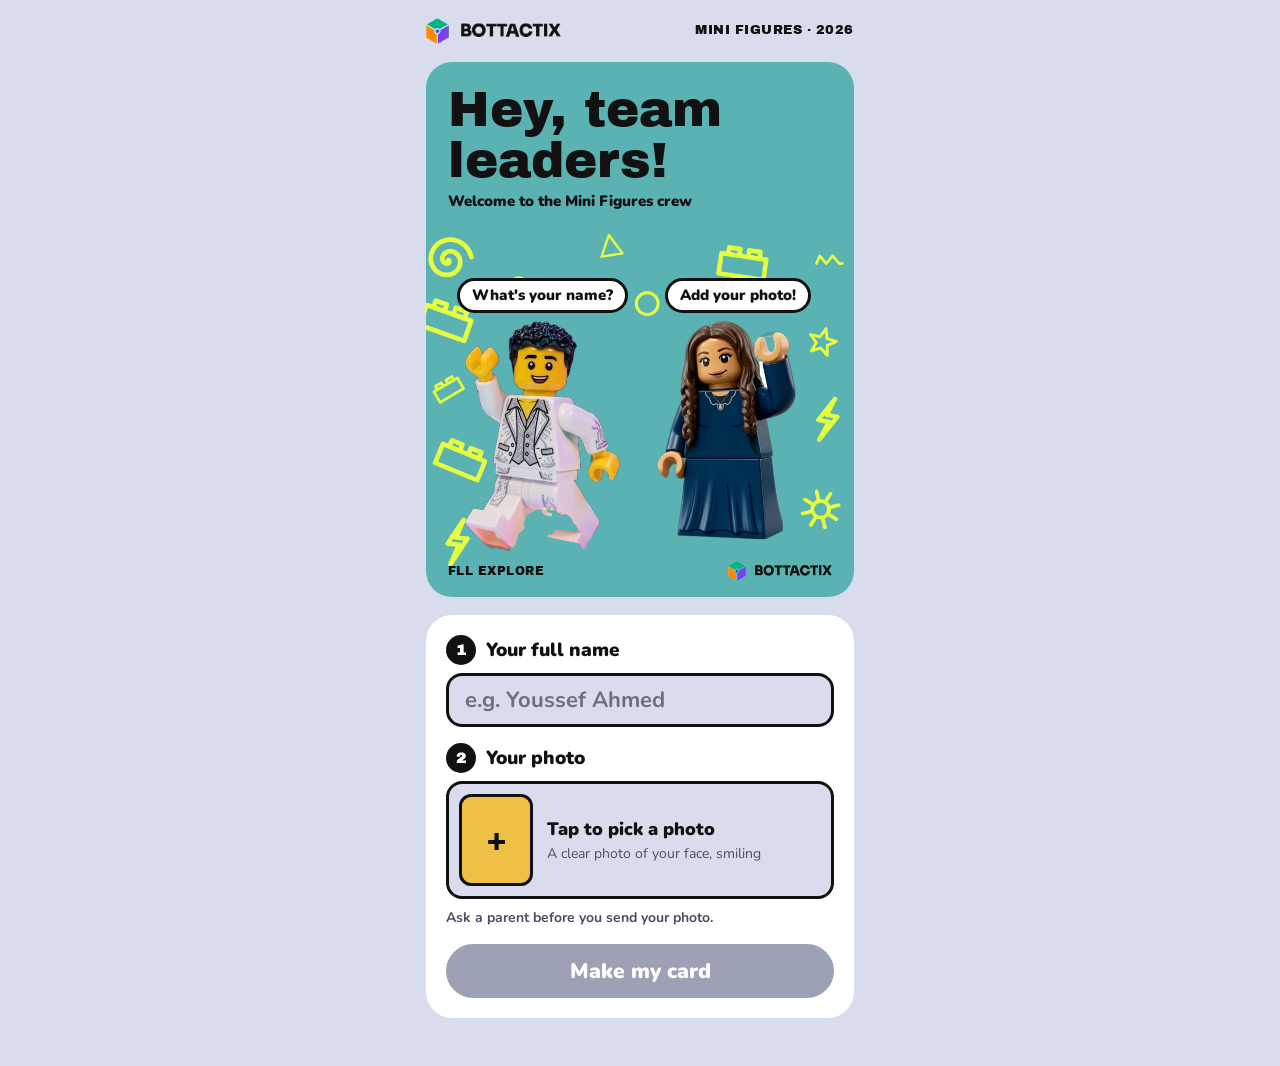
==== index.html @ 586d507a "Show the exact error when saving fails Co-Authored-By: Claude Opus 5.5 <noreply@anthropic.com> Claud" ====
<!DOCTYPE html>
<html lang="en">
<head>
<meta charset="utf-8">
<meta name="viewport" content="width=device-width, initial-scale=1">
<title>Mini Figures</title>
<link rel="preconnect" href="https://fonts.googleapis.com">
<link rel="preconnect" href="https://fonts.gstatic.com" crossorigin>
<link href="https://fonts.googleapis.com/css2?family=Archivo+Black&family=Baloo+Bhaijaan+2:wght@800&family=Nunito:wght@600;800;900&display=swap" rel="stylesheet">
<style>
:root {
  /* Flat collectible-card world: lavender page, bold solid card colors, black ink, neon doodles. No shadows. */
  --page: #D9DCED;
  --ink: #111111;
  --paper: #FFFFFF;
  --teal: #5AB2B3;
  --navy: #073F72;
  --red: #DE5340;
  --yellow: #EEC046;
  --display: "Archivo Black", system-ui, sans-serif;
  --body: "Nunito", system-ui, sans-serif;
  color-scheme: light;
}
* { box-sizing: border-box; }
html, body { margin: 0; }
body { background: var(--page); color: var(--ink); font-family: var(--body); font-size: 17px; line-height: 1.5; }
.col { max-width: 460px; margin: 0 auto; padding: 18px 16px 48px; display: flex; flex-direction: column; gap: 18px; }
.top { display: flex; align-items: center; justify-content: space-between; gap: 12px; }
.top img { height: 26px; width: auto; }
.tag { font-family: var(--display); font-size: 13px; letter-spacing: .04em; }
h1, h2 { margin: 0; font-family: var(--display); font-weight: 400; line-height: 1.02; text-wrap: balance; }

.hero { position: relative; background: var(--teal); border-radius: 26px; padding: 22px 22px 16px; overflow: hidden; aspect-ratio: 720 / 900; display: flex; flex-direction: column; }
.hero canvas { position: absolute; inset: 0; width: 100%; height: 100%; }
.hero .head { position: relative; display: flex; flex-direction: column; gap: 4px; }
.hero h1 { font-size: clamp(34px, 10.5vw, 50px); }
.hero .sub { font-weight: 900; font-size: 15px; }
.stage { position: relative; flex: 1; display: grid; grid-template-columns: 1fr 1fr; align-items: end; gap: 6px; }
.fig { position: relative; display: flex; flex-direction: column; align-items: center; justify-content: flex-end; height: 100%; }
.fig img { width: 100%; max-height: 230px; object-fit: contain; object-position: bottom; transform-origin: 50% 100%; }
.bubble { background: var(--paper); border: 3px solid var(--ink); border-radius: 18px; padding: 5px 12px; font-weight: 900; font-size: 15px; line-height: 1.3; text-align: center; margin-bottom: 8px; min-height: 2.1em; max-width: 100%; overflow-wrap: anywhere; display: flex; align-items: center; }
.hero .foot { position: relative; display: flex; justify-content: space-between; align-items: center; margin-top: 10px; }
.hero .foot img { height: 20px; }
.hero .foot .tag { font-size: 12px; }

.panel { background: var(--paper); border-radius: 26px; padding: 20px; display: flex; flex-direction: column; gap: 16px; }
.field { display: flex; flex-direction: column; gap: 8px; }
.lab { display: flex; align-items: center; gap: 10px; font-weight: 900; font-size: 19px; }
.num { width: 30px; height: 30px; border-radius: 50%; background: var(--ink); color: var(--paper); display: inline-flex; align-items: center; justify-content: center; font-family: var(--display); font-size: 15px; flex: none; }
.lab.done .num { background: var(--teal); color: var(--ink); }
input[type="text"] { font-family: var(--body); font-weight: 900; font-size: 22px; color: var(--ink); background: var(--page); border: 3px solid var(--ink); border-radius: 16px; padding: 9px 16px; width: 100%; outline: none; }
input[type="text"]:focus { background: #EEF0FA; border-color: var(--navy); }
input[type="text"]::placeholder { color: #6A6E85; font-weight: 700; }
.pick { display: flex; align-items: center; gap: 14px; background: var(--page); border: 3px solid var(--ink); border-radius: 16px; padding: 10px; cursor: pointer; text-align: left; font: inherit; color: inherit; width: 100%; }
.pick:hover { background: #EEF0FA; }
.pick:focus-visible, button:focus-visible, a.btn:focus-visible { outline: 3px solid var(--navy); outline-offset: 3px; }
.thumb { width: 74px; height: 92px; border-radius: 12px; border: 3px solid var(--ink); background: var(--yellow); flex: none; display: flex; align-items: center; justify-content: center; overflow: hidden; font-family: var(--display); font-size: 32px; }
.thumb img { width: 100%; height: 100%; object-fit: cover; }
.pick .t1 { font-weight: 900; font-size: 18px; display: block; }
.pick .t2 { font-size: 14px; color: #4A4E63; display: block; }
.hint { font-size: 14px; font-weight: 700; color: #4A4E63; }
.err { color: #B3261E; font-weight: 800; font-size: 15px; }
.err:empty { display: none; }

button.main, a.btn.main { font-family: var(--body); font-weight: 900; font-size: 21px; background: var(--ink); color: var(--paper); border: 3px solid var(--ink); border-radius: 999px; padding: 10px 24px; cursor: pointer; width: 100%; text-align: center; text-decoration: none; display: block; }
button.main:hover { background: var(--navy); border-color: var(--navy); }
button.main:disabled { background: #9DA1B6; border-color: #9DA1B6; cursor: not-allowed; }
.btns { display: grid; grid-template-columns: 1fr 1fr; gap: 10px; }
button.alt, a.btn.alt { font-family: var(--body); font-weight: 900; font-size: 17px; background: var(--paper); color: var(--ink); border: 3px solid var(--ink); border-radius: 999px; padding: 8px 14px; cursor: pointer; text-align: center; text-decoration: none; }
button.alt:hover, a.btn.alt:hover { background: #EEF0FA; }
button.alt:disabled { opacity: .5; cursor: not-allowed; }

#result { display: none; flex-direction: column; gap: 14px; }
#result.show { display: flex; }
#result h2 { font-size: 30px; }
#cardCanvas, #cardImg { width: 100%; height: auto; display: block; border-radius: 26px; }
#cardImg { display: none; -webkit-touch-callout: default; }
.note { font-weight: 800; margin: 0; }
.status { display: inline-flex; align-items: center; gap: 8px; font-weight: 900; font-size: 15px; background: var(--paper); border-radius: 999px; padding: 5px 14px; width: fit-content; }
.dot { width: 12px; height: 12px; border-radius: 50%; background: #9DA1B6; }
.status.ok .dot { background: #1F9D55; }
.status.bad .dot { background: var(--red); }

@media (prefers-reduced-motion: no-preference) {
  .fig img { animation: bob 2.4s ease-in-out infinite; }
  .fig:nth-child(2) img { animation-delay: -1.2s; }
  .fig.jump img { animation: jump .55s ease-out; }
  .bubble.pop { animation: pop .35s ease-out; }
  #result.show { animation: rise .4s ease-out; }
  @keyframes bob { 0%, 100% { transform: translateY(0) rotate(0); } 50% { transform: translateY(-6px) rotate(2deg); } }
  @keyframes jump { 0% { transform: translateY(0); } 35% { transform: translateY(-26px) rotate(-4deg); } 70% { transform: translateY(0) scaleY(.94); } 100% { transform: none; } }
  @keyframes pop { 0% { transform: scale(.7); } 70% { transform: scale(1.06); } 100% { transform: none; } }
  @keyframes rise { from { transform: translateY(16px); opacity: .4; } to { transform: none; opacity: 1; } }
}
</style>
</head>
<body>
<div class="col">
  <div class="top">
    <img src="[data-uri]" alt="Bottactix">
    <span class="tag">MINI FIGURES · 2026</span>
  </div>

  <section class="hero" aria-label="Welcome">
    <canvas id="heroDoodles" width="720" height="900" aria-hidden="true"></canvas>
    <div class="head">
      <h1>Hey, team leaders!</h1>
      <span class="sub">Welcome to the Mini Figures crew</span>
    </div>
    <div class="stage">
      <div class="fig" id="figA">
        <div class="bubble" id="bubA">What's your name?</div>
        <img src="[data-uri]" alt="Mr. Besho as a minifigure">
      </div>
      <div class="fig" id="figB">
        <div class="bubble" id="bubB">Add your photo!</div>
        <img src="[data-uri]" alt="Coach as a minifigure">
      </div>
    </div>
    <div class="foot">
      <span class="tag">FLL EXPLORE</span>
      <img src="[data-uri]" alt="">
    </div>
  </section>

  <form class="panel" id="form" novalidate>
    <div class="field">
      <label class="lab" id="labName" for="name"><span class="num">1</span>Your full name</label>
      <input type="text" id="name" maxlength="32" autocomplete="off" placeholder="e.g. Youssef Ahmed">
    </div>
    <div class="field">
      <span class="lab" id="labPhoto"><span class="num">2</span>Your photo</span>
      <button type="button" class="pick" id="pick">
        <span class="thumb" id="thumb">+</span>
        <span><span class="t1" id="pickT1">Tap to pick a photo</span><span class="t2">A clear photo of your face, smiling</span></span>
      </button>
      <input type="file" id="file" accept="image/*" hidden>
      <span class="hint">Ask a parent before you send your photo.</span>
    </div>
    <div class="err" id="formErr"></div>
    <button type="submit" class="main" id="make" disabled>Make my card</button>
  </form>

  <section id="result" aria-live="polite">
    <h2>Your card is ready</h2>
    <canvas id="cardCanvas" width="720" height="1080" aria-label="Your Mini Figure card"></canvas>
    <img id="cardImg" alt="Your Mini Figure card">
    <p class="note">You'll get the real card from the academy soon.</p>
    <div class="status" id="saveStatus"><span class="dot"></span><span id="saveText">Saving...</span></div>
    <div class="btns">
      <button class="alt" id="shuffle">Shuffle card</button>
      <a class="btn alt" id="dl" href="#" download="MiniFigure.png">Save image</a>
    </div>
    <span class="hint">On a phone, you can also press and hold the card to save it.</span>
    <button class="main" id="again">Register another leader</button>
  </section>
</div>

<script>
(() => {
  const $ = (id) => document.getElementById(id);
  const reduce = matchMedia("(prefers-reduced-motion: reduce)").matches;
  const API = "https://script.google.com/macros/s/AKfycbyreHC5FMbctcoXF3_nD2PUGEOq9U088-Q5asrcz-w8es3uQEAv2KcwyM6Meht9aTB6/exec";
  const hasServer = true;
  const state = { name: "", photo: null, code: "", row: 0, seed: 0, theme: -1, busy: false, saving: false, pendingSave: false };
  const imgs = {};

  const THEMES = [
    { name: "Teal", bg: "#5AB2B3", ink: "#111111", doodle: "#E6FF41", logo: "dark" },
    { name: "Navy", bg: "#073F72", ink: "#FFFFFF", doodle: "#E6FF41", logo: "light" },
    { name: "White", bg: "#FFFFFF", ink: "#111111", doodle: "#DE5340", logo: "dark" },
    { name: "Blue", bg: "#0875AE", ink: "#FFFFFF", doodle: "#8FE6F2", logo: "light" },
    { name: "Red", bg: "#DE5340", ink: "#111111", doodle: "#FFFFFF", logo: "dark" },
    { name: "Grey", bg: "#858585", ink: "#FFFFFF", doodle: "#E6FF41", logo: "light" },
    { name: "Peach", bg: "#E7B89E", ink: "#111111", doodle: "#FFFFFF", logo: "dark" },
    { name: "Maroon", bg: "#822D4C", ink: "#FFFFFF", doodle: "#EEC046", logo: "light" },
    { name: "Yellow", bg: "#EEC046", ink: "#111111", doodle: "#DE5340", logo: "dark" }
  ];
  const TAGS = ["Team Captain", "Builds first, asks later", "Never gives up", "Leader mode: ON", "Brick by brick",
    "The team's engine", "Ideas on demand", "Keeps the crew together", "Born to build", "Bricks & brains", "Plans it. Builds it."];

  function rng(seed) { let a = seed >>> 0; return () => { a |= 0; a = a + 0x6D2B79F5 | 0; let t = Math.imul(a ^ a >>> 15, 1 | a); t = t + Math.imul(t ^ t >>> 7, 61 | t) ^ t; return ((t ^ t >>> 14) >>> 0) / 4294967296; }; }
  const newSeed = () => (Math.random() * 2 ** 31) >>> 0;
  const newTheme = (prev) => { let t; do { t = Math.floor(Math.random() * THEMES.length); } while (t === prev); return t; };

  function loadImg(src) { return new Promise((res, rej) => { const i = new Image(); i.onload = () => res(i); i.onerror = rej; i.src = src; }); }
  const assetsReady = Promise.all([loadImg("[data-uri]"), loadImg("[data-uri]")]).then(([d, l]) => { imgs.dark = d; imgs.light = l; }).catch(() => {});
  const fontsReady = Promise.all([document.fonts.load('400 80px "Archivo Black"'), document.fonts.load('800 80px "Baloo Bhaijaan 2"'), document.fonts.load('900 30px "Nunito"')]).catch(() => {});

  // ---- Doodles (line art)
  const DOODLES = {
    star(c, s) { c.beginPath(); for (let i = 0; i < 10; i++) { const r = i % 2 ? s * .42 : s; const a = -Math.PI / 2 + i * Math.PI / 5; c.lineTo(Math.cos(a) * r, Math.sin(a) * r); } c.closePath(); c.stroke(); },
    sparkle(c, s) { c.beginPath(); c.moveTo(0, -s); c.quadraticCurveTo(0, 0, s, 0); c.quadraticCurveTo(0, 0, 0, s); c.quadraticCurveTo(0, 0, -s, 0); c.quadraticCurveTo(0, 0, 0, -s); c.stroke(); },
    plus(c, s) { c.beginPath(); c.moveTo(-s, 0); c.lineTo(s, 0); c.moveTo(0, -s); c.lineTo(0, s); c.stroke(); },
    ring(c, s) { c.beginPath(); c.arc(0, 0, s * .7, 0, Math.PI * 2); c.stroke(); },
    zig(c, s) { c.beginPath(); c.moveTo(-s, s * .3); for (let i = 0; i < 4; i++) c.lineTo(-s + (i + .5) * s / 2, i % 2 ? s * .3 : -s * .3); c.lineTo(s, s * .3); c.stroke(); },
    bolt(c, s) { c.beginPath(); c.moveTo(s * .2, -s); c.lineTo(-s * .4, s * .1); c.lineTo(s * .1, s * .1); c.lineTo(-s * .2, s); c.lineTo(s * .45, -s * .2); c.lineTo(-s * .05, -s * .2); c.closePath(); c.stroke(); },
    brick(c, s) { c.strokeRect(-s, -s * .35, s * 2, s * .9); c.beginPath(); c.rect(-s * .7, -s * .65, s * .5, s * .3); c.rect(s * .2, -s * .65, s * .5, s * .3); c.stroke(); },
    crown(c, s) { c.beginPath(); c.moveTo(-s, s * .5); c.lineTo(-s, -s * .4); c.lineTo(-s * .45, s * .05); c.lineTo(0, -s * .6); c.lineTo(s * .45, s * .05); c.lineTo(s, -s * .4); c.lineTo(s, s * .5); c.closePath(); c.stroke(); },
    swirl(c, s) { c.beginPath(); for (let t = 0; t < 4 * Math.PI; t += .2) { const r = s * t / (4 * Math.PI); c.lineTo(Math.cos(t) * r, Math.sin(t) * r); } c.stroke(); },
    tri(c, s) { c.beginPath(); c.moveTo(0, -s); c.lineTo(s * .9, s * .7); c.lineTo(-s * .9, s * .7); c.closePath(); c.stroke(); },
    rays(c, s) { c.beginPath(); for (let i = 0; i < 3; i++) { const a = -Math.PI / 2 + (i - 1) * .55; c.moveTo(Math.cos(a) * s * .35, Math.sin(a) * s * .35); c.lineTo(Math.cos(a) * s, Math.sin(a) * s); } c.stroke(); },
    gear(c, s) { c.beginPath(); c.arc(0, 0, s * .45, 0, Math.PI * 2); c.stroke(); c.beginPath(); for (let i = 0; i < 8; i++) { const a = i * Math.PI / 4; c.moveTo(Math.cos(a) * s * .6, Math.sin(a) * s * .6); c.lineTo(Math.cos(a) * s, Math.sin(a) * s); } c.stroke(); }
  };
  const DKEYS = Object.keys(DOODLES);
  function drawDoodles(ctx, R, color, area, avoid, count, minDist) {
    ctx.save(); ctx.strokeStyle = color; ctx.lineCap = "round"; ctx.lineJoin = "round";
    const placed = []; let tries = 0;
    while (placed.length < count && tries++ < 600) {
      const x = area.x + R() * area.w, y = area.y + R() * area.h;
      if (avoid.some(a => x > a.x && x < a.x + a.w && y > a.y && y < a.y + a.h)) continue;
      if (placed.some(p => Math.hypot(p[0] - x, p[1] - y) < minDist)) continue;
      placed.push([x, y]);
      const s = 18 + R() * 22, k = DKEYS[Math.floor(R() * DKEYS.length)];
      ctx.save(); ctx.translate(x, y); ctx.rotate((R() - .5) * 1.2); ctx.lineWidth = Math.max(4, s * .2); DOODLES[k](ctx, s); ctx.restore();
    }
    ctx.restore();
  }
  drawDoodles($("heroDoodles").getContext("2d"), rng(7), "#E6FF41", { x: 30, y: 300, w: 660, h: 540 }, [{ x: 0, y: 0, w: 720, h: 300 }, { x: 60, y: 420, w: 600, h: 420 }], 14, 95);

  // ---- Card
  function rr(c, x, y, w, h, r) { c.beginPath(); c.moveTo(x + r, y); c.arcTo(x + w, y, x + w, y + h, r); c.arcTo(x + w, y + h, x, y + h, r); c.arcTo(x, y + h, x, y, r); c.arcTo(x, y, x + w, y, r); c.closePath(); }
  const isAr = (t) => /[؀-ۿ]/.test(t);
  async function drawCard(canvas, { name, code, seed, theme }, photoImg) {
    await fontsReady; await assetsReady;
    const c = canvas.getContext("2d"), W = 720, H = 1080, R = rng(seed);
    const ti = Math.floor(R() * THEMES.length), th = THEMES[Number.isInteger(theme) && theme >= 0 ? theme : ti], tag = TAGS[Math.floor(R() * TAGS.length)];
    c.clearRect(0, 0, W, H);
    c.save(); rr(c, 0, 0, W, H, 40); c.clip();
    c.fillStyle = th.bg; c.fillRect(0, 0, W, H);
    const px = 150, py = 268, pw = 420, ph = 540;
    drawDoodles(c, R, th.doodle, { x: 50, y: 250, w: 620, h: 720 }, [{ x: px - 25, y: py - 25, w: pw + 50, h: ph + 50 }], 10, 110);
    const ar = isAr(name);
    c.fillStyle = th.ink; c.direction = ar ? "rtl" : "ltr"; c.textAlign = ar ? "right" : "left";
    const tx = ar ? W - 56 : 56, fam = ar ? '"Baloo Bhaijaan 2", "Archivo Black", sans-serif' : '"Archivo Black", "Baloo Bhaijaan 2", sans-serif';
    const label = ar ? name : name.toUpperCase();
    let size = ar ? 100 : 112; const wt = ar ? 800 : 400;
    do { c.font = `${wt} ${size}px ${fam}`; size -= 3; } while (c.measureText(label).width > W - 112 && size > 40);
    c.fillText(label, tx, ar ? 168 : 140);
    c.font = '900 30px "Nunito", sans-serif'; c.direction = "ltr";
    c.fillText(tag, tx, ar ? 218 : 188);
    c.save(); rr(c, px, py, pw, ph, 34); c.clip();
    if (photoImg) {
      const r = pw / ph, ir = photoImg.width / photoImg.height; let sw, sh, sx, sy;
      if (ir > r) { sh = photoImg.height; sw = sh * r; sx = (photoImg.width - sw) / 2; sy = 0; } else { sw = photoImg.width; sh = sw / r; sx = 0; sy = (photoImg.height - sh) / 2; }
      c.drawImage(photoImg, sx, sy, sw, sh, px, py, pw, ph);
    } else { c.fillStyle = "#D9DCED"; c.fillRect(px, py, pw, ph); }
    c.restore();
    c.lineWidth = 9; c.strokeStyle = "#111111"; rr(c, px, py, pw, ph, 34); c.stroke();
    c.font = '400 26px "Archivo Black", sans-serif'; c.direction = "ltr"; c.textAlign = "center";
    const bw = c.measureText("MINI FIGURE").width + 44;
    c.fillStyle = "#111111"; rr(c, W / 2 - bw / 2, py + ph - 26, bw, 52, 26); c.fill();
    c.fillStyle = "#FFFFFF"; c.fillText("MINI FIGURE", W / 2, py + ph + 10);
    const lg = th.logo === "light" ? imgs.light : imgs.dark;
    if (lg) { const lw = 200, lh = lw * lg.height / lg.width; c.drawImage(lg, 52, H - 62 - lh / 2, lw, lh); }
    c.fillStyle = th.ink; c.strokeStyle = th.ink; c.textAlign = "right"; c.font = '400 30px "Archivo Black", sans-serif';
    c.fillText(code, W - 52, H - 50);
    const cw = c.measureText(code).width;
    c.save(); c.translate(W - 52 - cw - 44, H - 61); c.lineWidth = 5; c.lineCap = "round"; c.lineJoin = "round"; DOODLES.brick(c, 22); c.restore();
    c.restore();
    return th;
  }

  // ---- Live form
  let photoImg = null;
  function poke(fig, bub, text) { bub.textContent = text; bub.classList.remove("pop"); fig.classList.remove("jump"); void bub.offsetWidth; bub.classList.add("pop"); fig.classList.add("jump"); }
  function refresh() {
    $("make").disabled = !(state.name.length >= 3 && state.photo) || state.busy;
    $("labName").classList.toggle("done", state.name.length >= 3);
    $("labPhoto").classList.toggle("done", !!state.photo);
  }
  let typingTimer = null, lastFirst = "";
  $("name").addEventListener("input", () => {
    state.name = $("name").value.trim().replace(/\s+/g, " ");
    refresh(); clearTimeout(typingTimer);
    typingTimer = setTimeout(() => {
      const first = state.name.split(" ")[0] || "";
      if (first === lastFirst) return; lastFirst = first;
      poke($("figA"), $("bubA"), first ? `Hi ${first}!` : "What's your name?");
    }, 350);
  });
  $("pick").addEventListener("click", () => $("file").click());
  $("file").addEventListener("change", (e) => { if (e.target.files[0]) takeFile(e.target.files[0]); });
  async function takeFile(f) {
    $("formErr").textContent = "";
    if (!f.type.startsWith("image/")) { $("formErr").textContent = "That's not a photo. Try another file."; return; }
    try {
      const url = URL.createObjectURL(f); const im = await loadImg(url);
      const W = 420, H = 540, cv = document.createElement("canvas"); cv.width = W; cv.height = H;
      const r = W / H, ir = im.width / im.height; let sw, sh, sx, sy;
      if (ir > r) { sh = im.height; sw = sh * r; sx = (im.width - sw) / 2; sy = 0; } else { sw = im.width; sh = sw / r; sx = 0; sy = (im.height - sh) / 3; }
      cv.getContext("2d").drawImage(im, sx, sy, sw, sh, 0, 0, W, H);
      state.photo = cv.toDataURL("image/jpeg", 0.82); URL.revokeObjectURL(url);
      photoImg = await loadImg(state.photo);
      $("thumb").innerHTML = ""; const t = new Image(); t.src = state.photo; t.alt = ""; $("thumb").append(t);
      $("pickT1").textContent = "Nice! Tap to change it";
      poke($("figB"), $("bubB"), ["Great photo!", "Looking like a leader!", "Love that smile!"][Math.floor(Math.random() * 3)]);
      refresh();
    } catch { $("formErr").textContent = "We couldn't open that photo. Try another one."; }
  }

  // ---- Server calls
  async function post(body) {
    const r = await fetch(API, { method: "POST", headers: { "Content-Type": "text/plain;charset=utf-8" }, body: JSON.stringify(body), redirect: "follow" });
    const j = await r.json();
    if (!j.ok) throw new Error(j.error || "Server error");
    return j.data;
  }
  async function call(fn, ...args) {
    let lastErr;
    for (let i = 0; i < 2; i++) {
      try {
        if (fn === "register") return await post({ action: "register", name: args[0], photo: args[1] });
        if (fn === "saveCard") return await post({ action: "saveCard", code: args[0], row: args[1], card: args[2], color: args[3] });
      } catch (e) { lastErr = e; if (fn === "register") break; await new Promise(r => setTimeout(r, 800)); }
    }
    throw lastErr;
  }
  const errText = (e) => String((e && e.message) || e || "unknown").slice(0, 120);
  function setStatus(kind, text) { $("saveStatus").className = "status " + kind; $("saveText").textContent = text; }

  function cardJpeg() {
    const src = $("cardCanvas"), c = document.createElement("canvas"); c.width = src.width; c.height = src.height;
    const x = c.getContext("2d"); x.fillStyle = "#D9DCED"; x.fillRect(0, 0, c.width, c.height); x.drawImage(src, 0, 0);
    return c.toDataURL("image/jpeg", 0.9);
  }
  async function saveCardNow() {
    if (!state.row) return;
    if (state.saving) { state.pendingSave = true; return; }
    state.saving = true;
    try {
      await call("saveCard", state.code, state.row, cardJpeg(), THEMES[state.theme].name);
      setStatus("ok", "Saved! Mr. Besho has your card");
    } catch (e) { setStatus("bad", "Card not saved. Tap Shuffle to try again (" + errText(e) + ")"); }
    state.saving = false;
    if (state.pendingSave) { state.pendingSave = false; saveCardNow(); }
  }

  function showImage() {
    const url = $("cardCanvas").toDataURL("image/png");
    $("cardImg").src = url; $("dl").href = url;
    $("dl").download = `MiniFigure-${state.code || "card"}.png`;
    $("cardCanvas").style.display = "none"; $("cardImg").style.display = "block";
  }
  async function shuffleTo() {
    const canvas = $("cardCanvas"), data = { name: state.name, code: state.code };
    canvas.style.display = "block"; $("cardImg").style.display = "none";
    if (!reduce) {
      let t = state.theme;
      for (let i = 0; i < 9; i++) { t = newTheme(t); await drawCard(canvas, { ...data, seed: newSeed(), theme: t }, photoImg); await new Promise(r => setTimeout(r, 60 + i * 14)); }
    }
    await drawCard(canvas, { ...data, seed: state.seed, theme: state.theme }, photoImg);
    showImage();
  }

  $("form").addEventListener("submit", async (e) => {
    e.preventDefault();
    if ($("make").disabled || state.busy) return;
    state.busy = true; refresh(); $("make").textContent = "Making your card...";
    setStatus("", "Saving...");
    let registered = false;
    try { const r = await call("register", state.name, state.photo); state.code = r.code; state.row = r.row; registered = true; }
    catch (err) { state.code = "MF-???"; state.row = 0; state.lastErr = errText(err); }
    state.seed = newSeed(); state.theme = newTheme(state.theme);
    $("result").classList.add("show");
    $("result").scrollIntoView({ behavior: reduce ? "auto" : "smooth", block: "start" });
    await shuffleTo();
    poke($("figA"), $("bubA"), "Welcome, leader!"); poke($("figB"), $("bubB"), "Awesome card!");
    if (registered) await saveCardNow();
    else setStatus("bad", "Not saved. Check your internet and try again (" + state.lastErr + ")");
    $("make").textContent = "Make my card"; state.busy = false; refresh();
  });

  $("shuffle").addEventListener("click", async () => {
    if (state.busy) return; state.busy = true; $("shuffle").disabled = true;
    state.seed = newSeed(); state.theme = newTheme(state.theme);
    await shuffleTo();
    if (state.row) { setStatus("", "Saving..."); await saveCardNow(); }
    state.busy = false; $("shuffle").disabled = false;
  });

  $("again").addEventListener("click", () => {
    Object.assign(state, { name: "", photo: null, code: "", row: 0, seed: 0 }); photoImg = null; lastFirst = "";
    $("name").value = ""; $("file").value = ""; $("thumb").textContent = "+"; $("pickT1").textContent = "Tap to pick a photo";
    $("bubA").textContent = "What's your name?"; $("bubB").textContent = "Add your photo!";
    $("result").classList.remove("show"); refresh();
    window.scrollTo({ top: 0, behavior: reduce ? "auto" : "smooth" });
  });
})();
</script>
</body>
</html>
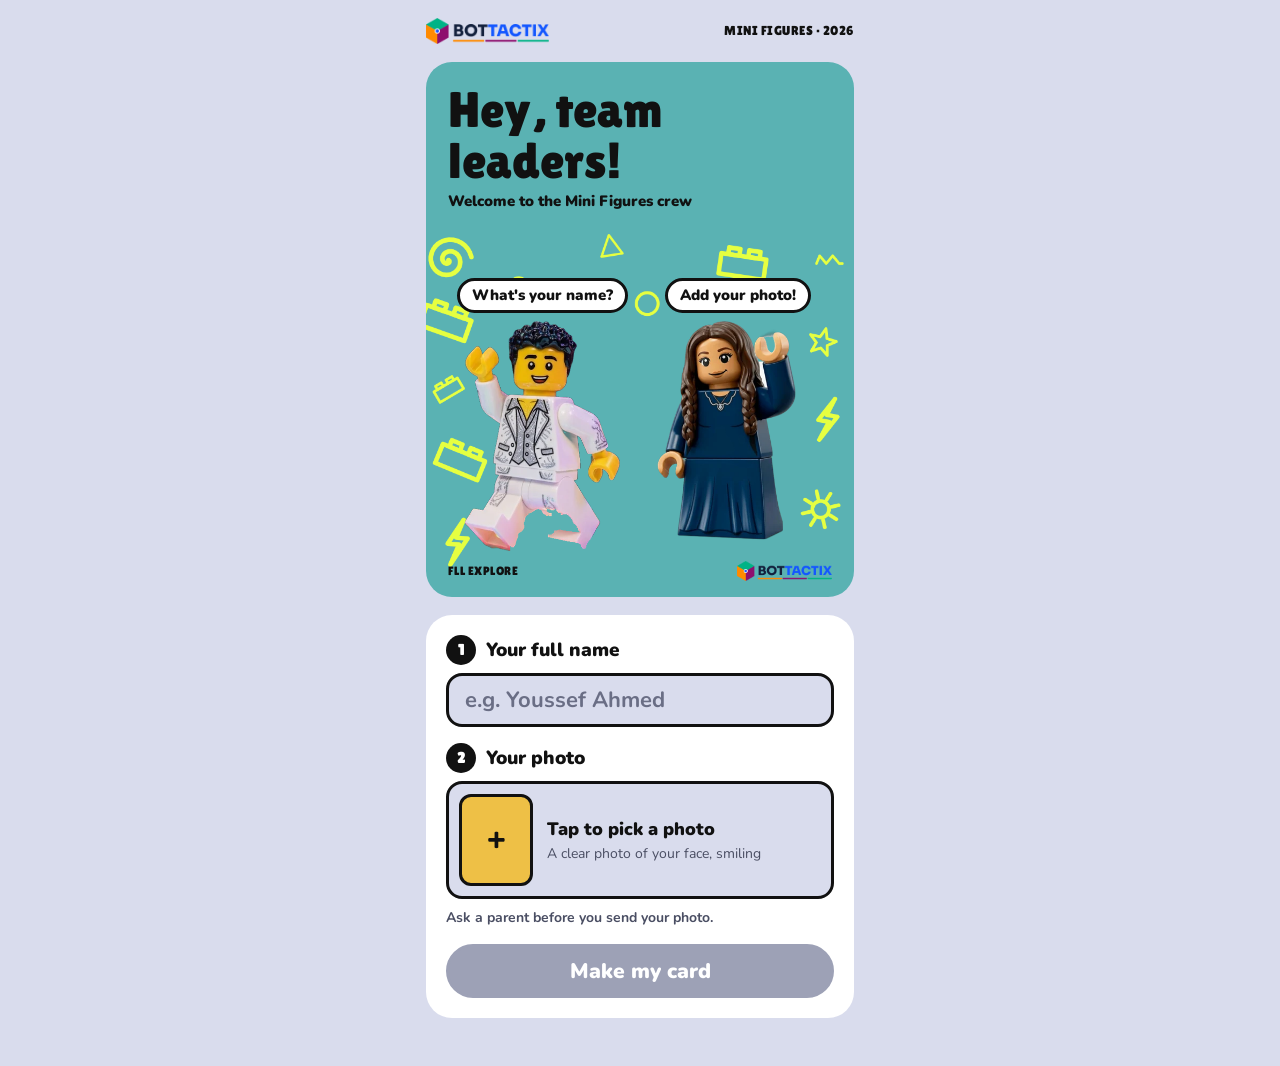
==== commit 37c7c030: "New portrait brick card and Bottactix logo Co-Authored-By: Claude Opus 5.5 <noreply@anthropic.com> C" ====
--- a/index.html
+++ b/index.html
@@ -6,7 +6,7 @@
 <title>Mini Figures</title>
 <link rel="preconnect" href="https://fonts.googleapis.com">
 <link rel="preconnect" href="https://fonts.gstatic.com" crossorigin>
-<link href="https://fonts.googleapis.com/css2?family=Archivo+Black&family=Baloo+Bhaijaan+2:wght@800&family=Nunito:wght@600;800;900&display=swap" rel="stylesheet">
+<link href="https://fonts.googleapis.com/css2?family=Lilita+One&family=Sora:wght@800&family=Baloo+Bhaijaan+2:wght@800&family=Nunito:wght@600;800;900&display=swap" rel="stylesheet">
 <style>
 :root {
   /* Flat collectible-card world: lavender page, bold solid card colors, black ink, neon doodles. No shadows. */
@@ -17,7 +17,7 @@
   --navy: #073F72;
   --red: #DE5340;
   --yellow: #EEC046;
-  --display: "Archivo Black", system-ui, sans-serif;
+  --display: "Lilita One", system-ui, sans-serif;
   --body: "Nunito", system-ui, sans-serif;
   color-scheme: light;
 }
@@ -97,7 +97,7 @@
 <body>
 <div class="col">
   <div class="top">
-    <img src="[data-uri]" alt="Bottactix">
+    <img src="[data-uri]" alt="Bottactix">
     <span class="tag">MINI FIGURES · 2026</span>
   </div>
 
@@ -119,7 +119,7 @@
     </div>
     <div class="foot">
       <span class="tag">FLL EXPLORE</span>
-      <img src="[data-uri]" alt="">
+      <img src="[data-uri]" alt="">
     </div>
   </section>
 
@@ -157,6 +157,255 @@
 </div>
 
 <script>
+// Mini Figure card v4 — portrait collectible, harmonious calm palettes, studded plates, brick-letter names.
+(function (global) {
+  const NAVY = "#14213D";
+  // Each theme: one hue family (bands deep -> pale) + one warm/cool accent that pairs with it.
+  const THEMES = [
+    { name: "Ocean",  bands: ["#2D5BC9", "#3F86E0", "#7EC4EC", "#FFF4DA"], plates: ["#FFB547", "#86D3F2", "#FFD574", "#5E97E8"], frame: ["#FFC15E", "#FF9A4D"], icons: ["#FFB547", "#86D3F2", "#2D5BC9"], letters: ["#FFB547", "#3F86E0", "#FFD574", "#5E97E8"], star: "#FFD574" },
+    { name: "Mint",   bands: ["#178F80", "#2DB39B", "#93DCC6", "#FFF4E3"], plates: ["#FF8A7A", "#FFCB72", "#93DCC6", "#FFA896"], frame: ["#FF9C85", "#FF7468"], icons: ["#FF8A7A", "#FFCB72", "#178F80"], letters: ["#FF8A7A", "#2DB39B", "#FFCB72", "#178F80"], star: "#FFCB72" },
+    { name: "Grape",  bands: ["#5940BD", "#7A62DB", "#B9AAF2", "#FFF3DC"], plates: ["#FFC85C", "#A08DF0", "#FF94A8", "#7A62DB"], frame: ["#FFCB61", "#FFA05C"], icons: ["#FFC85C", "#FF94A8", "#A08DF0"], letters: ["#FFC85C", "#7A62DB", "#FF94A8", "#5940BD"], star: "#FFC85C" },
+    { name: "Peach",  bands: ["#E9714F", "#FF9468", "#FFC6A3", "#FFF6EA"], plates: ["#3570D6", "#FFD574", "#4FB2C6", "#FFB38E"], frame: ["#3E7BDE", "#4FB2C6"], icons: ["#3570D6", "#FFD574", "#4FB2C6"], letters: ["#3570D6", "#4FB2C6", "#FFB547", "#E9714F"], star: "#FFFFFF" },
+    { name: "Forest", bands: ["#24805A", "#3EA46C", "#9DD593", "#FBF6E1"], plates: ["#FFA14A", "#FFD574", "#9DD593", "#5CBF8A"], frame: ["#FFD574", "#FFA14A"], icons: ["#FFA14A", "#FFD574", "#24805A"], letters: ["#FFA14A", "#3EA46C", "#FFD574", "#24805A"], star: "#FFD574" },
+    { name: "Bottactix", bands: ["#18287E", "#1F5CF0", "#6D98FF", "#F7F8FC"], plates: ["#FF8A00", "#00B386", "#C2307F", "#6D98FF"], frame: ["#FF9A1F", "#00B386"], icons: ["#FF8A00", "#00B386", "#C2307F"], letters: ["#FF8A00", "#00B386", "#C2307F", "#1F5CF0"], star: "#FFC857" }
+  ];
+  const TAGS = ["Team Captain", "Builds first, asks later", "Never gives up", "Leader mode: ON", "Brick by brick",
+    "The team's engine", "Ideas on demand", "Keeps the crew together", "Born to build", "Bricks & brains", "Plans it. Builds it."];
+
+  function rng(seed) { let a = seed >>> 0; return () => { a |= 0; a = a + 0x6D2B79F5 | 0; let t = Math.imul(a ^ a >>> 15, 1 | a); t = t + Math.imul(t ^ t >>> 7, 61 | t) ^ t; return ((t ^ t >>> 14) >>> 0) / 4294967296; }; }
+  function shade(hex, amt) {
+    const n = parseInt(hex.slice(1), 16); const ch = [n >> 16, n >> 8 & 255, n & 255];
+    return "#" + ch.map(v => Math.round(amt > 0 ? v + (255 - v) * amt : v * (1 + amt))).map(v => Math.max(0, Math.min(255, v)).toString(16).padStart(2, "0")).join("");
+  }
+  function rr(c, x, y, w, h, r) { r = Math.min(r, w / 2, h / 2); c.beginPath(); c.moveTo(x + r, y); c.arcTo(x + w, y, x + w, y + h, r); c.arcTo(x + w, y + h, x, y + h, r); c.arcTo(x, y + h, x, y, r); c.arcTo(x, y, x + w, y, r); c.closePath(); }
+
+  // ---- studs & plates
+  function stud(c, x, y, r, col) {
+    c.beginPath(); c.arc(x, y + r * .28, r, 0, 7); c.fillStyle = shade(col, -.22); c.fill();
+    c.beginPath(); c.arc(x, y, r, 0, 7); c.fillStyle = shade(col, .12); c.fill();
+    c.beginPath(); c.arc(x - r * .28, y - r * .3, r * .32, 0, 7); c.fillStyle = "rgba(255,255,255,.55)"; c.fill();
+  }
+  function plate(c, x, y, w, h, col) {
+    const d = 6;
+    rr(c, x, y + d, w, h, 12); c.fillStyle = shade(col, -.25); c.fill();
+    rr(c, x, y, w, h, 12); c.fillStyle = col; c.fill();
+    const horiz = w >= h, len = horiz ? w : h, n = Math.max(1, Math.round(len / 40)), step = len / n, r = Math.min(w, h) * .24;
+    for (let i = 0; i < n; i++) {
+      const sx = horiz ? x + step * (i + .5) : x + w / 2, sy = horiz ? y + h / 2 : y + step * (i + .5);
+      stud(c, sx, sy, r, col);
+    }
+  }
+
+  // ---- isometric 2x4 brick
+  function isoBrick(c, cx, cy, s, col, X = 4, Y = 2) {
+    const Z = 1.15, k = Math.cos(Math.PI / 6);
+    const P = (x, y, z) => [cx + (x - y) * k * s - (X - Y) * k * s / 2, cy + (x + y) * .5 * s - z * s - (X + Y) * .25 * s + Z * s / 2];
+    const poly = (pts, fill) => { c.beginPath(); pts.forEach((p, i) => i ? c.lineTo(...p) : c.moveTo(...p)); c.closePath(); c.fillStyle = fill; c.fill(); c.lineWidth = Math.max(2, s * .07); c.strokeStyle = NAVY; c.lineJoin = "round"; c.stroke(); };
+    poly([P(X, 0, 0), P(X, Y, 0), P(X, Y, Z), P(X, 0, Z)], shade(col, -.18));
+    poly([P(0, Y, 0), P(X, Y, 0), P(X, Y, Z), P(0, Y, Z)], shade(col, -.32));
+    poly([P(0, 0, Z), P(X, 0, Z), P(X, Y, Z), P(0, Y, Z)], col);
+    const studs = []; for (let i = 0; i < X; i++) for (let j = 0; j < Y; j++) studs.push([i + .5, j + .5]);
+    studs.sort((a, b) => (a[0] + a[1]) - (b[0] + b[1])).forEach(([i, j]) => {
+      const [bx, by] = P(i, j, Z), rx = .3 * s * 1.15, ry = rx * .55, h = .26 * s;
+      c.beginPath(); c.ellipse(bx, by, rx, ry, 0, 0, Math.PI); c.lineTo(bx - rx, by - h); c.ellipse(bx, by - h, rx, ry, 0, Math.PI, 0, true); c.closePath();
+      c.fillStyle = shade(col, -.18); c.fill(); c.lineWidth = Math.max(1.5, s * .05); c.strokeStyle = NAVY; c.stroke();
+      c.beginPath(); c.ellipse(bx, by - h, rx, ry, 0, 0, 7); c.fillStyle = shade(col, .12); c.fill(); c.stroke();
+    });
+  }
+  function gear(c, x, y, R, col) {
+    const n = 8, r = R * .74, step = Math.PI * 2 / n; c.beginPath();
+    for (let i = 0; i < n; i++) {
+      const a = i * step;
+      [[a - step * .5, r], [a - step * .22, r], [a - step * .15, R], [a + step * .15, R], [a + step * .22, r]].forEach(([t, rad], j) => {
+        const px = x + Math.cos(t) * rad, py = y + Math.sin(t) * rad; (i === 0 && j === 0) ? c.moveTo(px, py) : c.lineTo(px, py);
+      });
+    }
+    c.closePath(); c.fillStyle = col; c.fill(); c.lineWidth = Math.max(3, R * .1); c.strokeStyle = NAVY; c.lineJoin = "round"; c.stroke();
+    c.beginPath(); c.arc(x, y, R * .3, 0, 7); c.fillStyle = shade(col, .6); c.fill(); c.stroke();
+  }
+  function star(c, x, y, R, col, rot) {
+    c.beginPath(); for (let i = 0; i < 10; i++) { const r = i % 2 ? R * .45 : R, a = rot - Math.PI / 2 + i * Math.PI / 5; c.lineTo(x + Math.cos(a) * r, y + Math.sin(a) * r); }
+    c.closePath(); c.fillStyle = col; c.fill(); c.lineWidth = R * .16; c.strokeStyle = NAVY; c.lineJoin = "round"; c.stroke();
+  }
+  function robot(c, x, y, s, col) {
+    c.save(); c.translate(x, y); c.lineJoin = "round"; c.lineWidth = s * .09; c.strokeStyle = NAVY;
+    c.beginPath(); c.moveTo(0, -s * 1.05); c.lineTo(0, -s * .78); c.stroke(); c.beginPath(); c.arc(0, -s * 1.12, s * .1, 0, 7); c.fillStyle = col; c.fill(); c.stroke();
+    rr(c, -s * .55, -s * .8, s * 1.1, s * .72, s * .2); c.fillStyle = col; c.fill(); c.stroke();
+    c.fillStyle = NAVY; c.beginPath(); c.arc(-s * .22, -s * .45, s * .1, 0, 7); c.arc(s * .22, -s * .45, s * .1, 0, 7); c.fill();
+    rr(c, -s * .42, -s * .02, s * .84, s * .7, s * .14); c.fillStyle = col; c.fill(); c.stroke();
+    rr(c, -s * .78, s * .06, s * .26, s * .46, s * .12); c.fill(); c.stroke();
+    rr(c, s * .52, s * .06, s * .26, s * .46, s * .12); c.fill(); c.stroke();
+    c.beginPath(); c.arc(0, s * .32, s * .12, 0, 7); c.fillStyle = "#FFFFFF"; c.fill(); c.stroke();
+    c.restore();
+  }
+
+  // ---- vector Bottactix logo
+  function logo(c, x, y, h) {
+    const r = h * .5, cx = x + r * .9, cy = y + h / 2, k = Math.cos(Math.PI / 6);
+    const T = [cx, cy - r], RT = [cx + r * k, cy - r / 2], RB = [cx + r * k, cy + r / 2], B = [cx, cy + r], LB = [cx - r * k, cy + r / 2], LT = [cx - r * k, cy - r / 2], C = [cx, cy];
+    const face = (pts, col) => { c.beginPath(); pts.forEach((p, i) => i ? c.lineTo(...p) : c.moveTo(...p)); c.closePath(); c.fillStyle = col; c.fill(); };
+    face([T, RT, C, LT], "#00B386"); face([LT, C, B, LB], "#FF8A00"); face([C, RT, RB, B], "#8E0F6E");
+    c.beginPath(); c.arc(cx, cy, r * .2, 0, 7); c.fillStyle = "#FFFFFF"; c.fill();
+    c.beginPath(); c.arc(cx, cy, r * .13, 0, 7); c.fillStyle = "#1457FF"; c.fill();
+    const tx = x + r * 2.1; c.textAlign = "left"; c.textBaseline = "alphabetic"; c.direction = "ltr";
+    c.font = `800 ${h * .62}px "Sora", "Archivo Black", sans-serif`;
+    c.fillStyle = NAVY; c.fillText("BOT", tx, cy + h * .2); const bw = c.measureText("BOT").width;
+    c.fillStyle = "#1457FF"; c.fillText("TACTIX", tx + bw, cy + h * .2);
+    const tw = bw + c.measureText("TACTIX").width, bar = (tw - 8) / 3, by = cy + h * .34;
+    ["#FF8A00", "#8E0F6E", "#00B386"].forEach((col, i) => { rr(c, tx + i * (bar + 4), by, bar, h * .07, h * .035); c.fillStyle = col; c.fill(); });
+  }
+
+  function wave(c, R, y0, amp, W, H, fill) {
+    const p = [0, .33, .66, 1].map(t => [t * W, y0 + (R() - .5) * amp * 2]);
+    c.beginPath(); c.moveTo(0, p[0][1]);
+    c.bezierCurveTo(W * .18, p[0][1] - amp, W * .22, p[1][1] + amp, p[1][0], p[1][1]);
+    c.bezierCurveTo(W * .45, p[1][1] - amp, W * .55, p[2][1] + amp, p[2][0], p[2][1]);
+    c.bezierCurveTo(W * .78, p[2][1] - amp, W * .85, p[3][1] + amp, W, p[3][1]);
+    c.lineTo(W, H); c.lineTo(0, H); c.closePath(); c.fillStyle = fill; c.fill();
+  }
+
+  // ---- brick-letter names: each letter on its own 1x2 brick, words stacked as rows
+  function brickName(c, R, words, cx, top, maxW, colors, isArabic) {
+    const rows = words.length > 2 ? [words[0], words.slice(1).join(" ")] : words.slice(0, 2);
+    const unitsOf = (w) => isArabic ? [w] : [...w.replace(/\s+/g, " ")];
+    const rowUnits = rows.map(unitsOf);
+    const gap = 5;
+    // size so the widest row fits
+    let bh = rows.length > 1 ? 82 : 100;
+    const widthFor = (units, h) => units.reduce((s, u) => s + (u === " " ? h * .3 : unitW(u, h)), 0) + gap * (units.length - 1);
+    function unitW(u, h) {
+      if (!isArabic) return h * .84;
+      c.font = `800 ${h * .62}px "Baloo Bhaijaan 2", sans-serif`; return c.measureText(u).width + h * .6;
+    }
+    while (Math.max(...rowUnits.map(u => widthFor(u, bh))) > maxW && bh > 36) bh -= 2;
+    let ci = Math.floor(R() * colors.length);
+    let y = top;
+    const heights = [];
+    rowUnits.forEach((units, ri) => {
+      const rw = widthFor(units, bh);
+      let x = cx - rw / 2 + (ri % 2 ? bh * .12 : -bh * .12) * (rowUnits.length > 1 ? 1 : 0);
+      units.forEach((u) => {
+        if (u === " ") { x += bh * .3 + gap; return; }
+        const w = unitW(u, bh), col = colors[ci++ % colors.length];
+        const dy = (R() - .5) * bh * .1, rot = (R() - .5) * .09;
+        c.save(); c.translate(x + w / 2, y + bh / 2 + dy); c.rotate(rot);
+        // studs
+        const ns = Math.max(2, Math.round(w / (bh * .42)));
+        for (let s = 0; s < ns; s++) {
+          const sx = -w / 2 + w * (s + .5) / ns, sw = bh * .24, sh = bh * .13;
+          rr(c, sx - sw / 2, -bh / 2 - sh + 3, sw, sh + 4, 3); c.fillStyle = shade(col, .1); c.fill(); c.lineWidth = 3; c.strokeStyle = NAVY; c.stroke();
+        }
+        // side face + body
+        rr(c, -w / 2, -bh / 2 + 6, w, bh, 9); c.fillStyle = shade(col, -.25); c.fill();
+        rr(c, -w / 2, -bh / 2, w, bh, 9); c.fillStyle = col; c.fill(); c.lineWidth = 3.5; c.strokeStyle = NAVY; c.stroke();
+        // letter
+        c.textAlign = "center"; c.textBaseline = "middle"; c.direction = isArabic ? "rtl" : "ltr"; c.lineJoin = "round";
+        c.font = isArabic ? `800 ${bh * .62}px "Baloo Bhaijaan 2", sans-serif` : `400 ${bh * .72}px "Lilita One", sans-serif`;
+        const ty = isArabic ? bh * .06 : bh * .04;
+        c.lineWidth = bh * .11; c.strokeStyle = NAVY; c.strokeText(u, 0, ty); c.fillStyle = "#FFFFFF"; c.fillText(u, 0, ty);
+        c.restore();
+        x += w + gap;
+      });
+      heights.push(bh);
+      y += bh + bh * .14;
+    });
+    c.textBaseline = "alphabetic";
+    return y; // bottom
+  }
+
+  function textName(c, label, cx, top, maxW, isArabic) {
+    const fam = isArabic ? '"Baloo Bhaijaan 2", sans-serif' : '"Lilita One", sans-serif';
+    let size = isArabic ? 84 : 96;
+    do { c.font = `${isArabic ? 800 : 400} ${size}px ${fam}`; size -= 3; } while (c.measureText(label).width > maxW && size > 40);
+    const base = top + size * .82;
+    c.save(); c.translate(cx, base); if (!isArabic) c.transform(1, 0, -0.12, 1, 0, 0);
+    c.textAlign = "center"; c.direction = isArabic ? "rtl" : "ltr"; c.lineJoin = "round";
+    c.lineWidth = 16; c.strokeStyle = NAVY; c.strokeText(label, 0, 6); c.fillStyle = NAVY; c.fillText(label, 0, 6);
+    c.lineWidth = 11; c.strokeText(label, 0, 0); c.fillStyle = "#FFFFFF"; c.fillText(label, 0, 0);
+    c.restore();
+    return base + 16;
+  }
+
+  async function drawCard(canvas, { name, code, seed, theme, nameStyle }, photoImg) {
+    const c = canvas.getContext("2d"), W = 720, H = 1080, R = rng(seed);
+    const ti = Number.isInteger(theme) && theme >= 0 ? theme % THEMES.length : Math.floor(R() * THEMES.length);
+    const th = THEMES[ti], tag = TAGS[Math.floor(R() * TAGS.length)];
+    c.clearRect(0, 0, W, H);
+    c.save(); rr(c, 0, 0, W, H, 44); c.clip();
+
+    // calm vertical bands: deep -> mid -> light -> pale
+    const g0 = c.createLinearGradient(0, 0, 0, 420); g0.addColorStop(0, th.bands[0]); g0.addColorStop(1, shade(th.bands[0], .08));
+    c.fillStyle = g0; c.fillRect(0, 0, W, H);
+    wave(c, R, 470, 34, W, H, th.bands[1]);
+    wave(c, R, 690, 32, W, H, th.bands[2]);
+    // pale bottom (logo + code live here)
+    c.beginPath(); c.moveTo(0, 905); c.bezierCurveTo(180, 870, 330, 930, 470, 900); c.bezierCurveTo(580, 878, 660, 880, W, 895); c.lineTo(W, H); c.lineTo(0, H); c.closePath(); c.fillStyle = th.bands[3]; c.fill();
+
+    // studded corner brackets
+    const P = th.plates;
+    plate(c, 18, 18, 50, 150, P[0]); plate(c, 18, 18, 170, 50, P[1]);
+    plate(c, W - 68, 18, 50, 150, P[2]); plate(c, W - 188, 18, 170, 50, P[3]);
+    plate(c, 18, 560, 50, 130, P[3]); plate(c, W - 68, 520, 50, 130, P[0]);
+
+    // name
+    const ar = /[؀-ۿ]/.test(name);
+    const words = name.trim().split(/\s+/);
+    let bottom;
+    if (nameStyle === "bricks") bottom = brickName(c, R, ar ? words : words.map(w => w.toUpperCase()), W / 2, 96, 500, th.letters, ar);
+    else bottom = textName(c, ar ? name : name.toUpperCase(), W / 2, 92, 520, ar);
+    // tagline
+    c.font = '900 30px "Nunito", sans-serif'; c.textAlign = "center"; c.direction = "ltr"; c.lineJoin = "round";
+    const tagY = Math.max(bottom + 34, 230);
+    c.lineWidth = 8; c.strokeStyle = NAVY; c.strokeText(tag, W / 2, tagY); c.fillStyle = "#FFFFFF"; c.fillText(tag, W / 2, tagY);
+
+    // photo in studded frame
+    const fy = Math.max(tagY + 30, 290), fh = Math.max(420, Math.min(540, 868 - fy)), fw = Math.min(410, Math.round(fh * .8)), fx = (W - fw) / 2, b = 32;
+    rr(c, fx, fy + 8, fw, fh, 30); c.fillStyle = shade(th.frame[1], -.28); c.fill();
+    const fg = c.createLinearGradient(fx, fy, fx + fw, fy + fh); fg.addColorStop(0, th.frame[0]); fg.addColorStop(1, th.frame[1]);
+    rr(c, fx, fy, fw, fh, 30); c.fillStyle = fg; c.fill();
+    const sr = 9.5;
+    for (let i = 0; i < 8; i++) { const sx = fx + b + (fw - 2 * b) * (i + .5) / 8; stud(c, sx, fy + b / 2, sr, th.frame[0]); stud(c, sx, fy + fh - b / 2, sr, th.frame[1]); }
+    for (let i = 0; i < 10; i++) { const sy = fy + b + (fh - 2 * b) * (i + .5) / 10; stud(c, fx + b / 2, sy, sr, th.frame[0]); stud(c, fx + fw - b / 2, sy, sr, th.frame[1]); }
+    const px = fx + b, py = fy + b, pw = fw - 2 * b, ph = fh - 2 * b;
+    c.save(); rr(c, px, py, pw, ph, 16); c.clip(); c.fillStyle = "#FFFFFF"; c.fillRect(px, py, pw, ph);
+    if (photoImg) {
+      const r = pw / ph, ir = photoImg.width / photoImg.height; let sw, sh, sx, sy;
+      if (ir > r) { sh = photoImg.height; sw = sh * r; sx = (photoImg.width - sw) / 2; sy = 0; } else { sw = photoImg.width; sh = sw / r; sx = 0; sy = (photoImg.height - sh) / 2; }
+      c.drawImage(photoImg, sx, sy, sw, sh, px, py, pw, ph);
+    }
+    c.restore();
+    rr(c, px, py, pw, ph, 16); c.lineWidth = 4; c.strokeStyle = NAVY; c.stroke();
+    c.font = '900 28px "Nunito", sans-serif'; c.textAlign = "center";
+    const pwid = c.measureText("MINI FIGURE").width + 56;
+    rr(c, W / 2 - pwid / 2, fy + fh - 30, pwid, 52, 26); c.fillStyle = NAVY; c.fill(); c.lineWidth = 4; c.strokeStyle = "#FFFFFF"; c.stroke();
+    c.fillStyle = "#FFFFFF"; c.fillText("MINI FIGURE", W / 2, fy + fh + 6);
+
+    // side icons (narrow margins)
+    const ic = th.icons;
+    const L = fx / 2, Rr = W - fx / 2, k = fh / 470;
+    const slots = [[L, fy + 40 * k, "brick"], [L + 10, fy + 175 * k, "star"], [L, fy + 300 * k, "mid"], [Rr, fy + 70 * k, "mid"], [Rr - 10, fy + 205 * k, "star"], [Rr, fy + 330 * k, "brick"], [L - 8, fy + 440 * k, "star"]];
+    slots.forEach(([x, y, kind]) => {
+      x += (R() - .5) * 14; y += (R() - .5) * 18; const col = ic[Math.floor(R() * ic.length)];
+      if (kind === "brick") isoBrick(c, x, y, 17 + R() * 3, col);
+      else if (kind === "star") star(c, x, y, 14 + R() * 5, th.star, (R() - .5) * .6);
+      else if (R() < .5) gear(c, x, y, 30, col); else robot(c, x, y + 6, 40, col);
+    });
+
+    // footer
+    logo(c, 38, 966, 58);
+    c.font = '800 42px "Sora", sans-serif'; c.textAlign = "right"; c.fillStyle = NAVY; c.fillText(code, W - 42, 1012);
+    const cw = c.measureText(code).width;
+    isoBrick(c, W - 42 - cw - 52, 994, 12, ic[0]);
+
+    c.restore();
+    return th.name;
+  }
+
+  global.MiniCard = { drawCard, themes: THEMES, logo };
+})(window);
+
+</script>
+<script>
 (() => {
   const $ = (id) => document.getElementById(id);
   const reduce = matchMedia("(prefers-reduced-motion: reduce)").matches;
@@ -165,27 +414,15 @@
   const state = { name: "", photo: null, code: "", row: 0, seed: 0, theme: -1, busy: false, saving: false, pendingSave: false };
   const imgs = {};
 
-  const THEMES = [
-    { name: "Teal", bg: "#5AB2B3", ink: "#111111", doodle: "#E6FF41", logo: "dark" },
-    { name: "Navy", bg: "#073F72", ink: "#FFFFFF", doodle: "#E6FF41", logo: "light" },
-    { name: "White", bg: "#FFFFFF", ink: "#111111", doodle: "#DE5340", logo: "dark" },
-    { name: "Blue", bg: "#0875AE", ink: "#FFFFFF", doodle: "#8FE6F2", logo: "light" },
-    { name: "Red", bg: "#DE5340", ink: "#111111", doodle: "#FFFFFF", logo: "dark" },
-    { name: "Grey", bg: "#858585", ink: "#FFFFFF", doodle: "#E6FF41", logo: "light" },
-    { name: "Peach", bg: "#E7B89E", ink: "#111111", doodle: "#FFFFFF", logo: "dark" },
-    { name: "Maroon", bg: "#822D4C", ink: "#FFFFFF", doodle: "#EEC046", logo: "light" },
-    { name: "Yellow", bg: "#EEC046", ink: "#111111", doodle: "#DE5340", logo: "dark" }
-  ];
-  const TAGS = ["Team Captain", "Builds first, asks later", "Never gives up", "Leader mode: ON", "Brick by brick",
-    "The team's engine", "Ideas on demand", "Keeps the crew together", "Born to build", "Bricks & brains", "Plans it. Builds it."];
+  const THEMES = MiniCard.themes;
 
   function rng(seed) { let a = seed >>> 0; return () => { a |= 0; a = a + 0x6D2B79F5 | 0; let t = Math.imul(a ^ a >>> 15, 1 | a); t = t + Math.imul(t ^ t >>> 7, 61 | t) ^ t; return ((t ^ t >>> 14) >>> 0) / 4294967296; }; }
   const newSeed = () => (Math.random() * 2 ** 31) >>> 0;
   const newTheme = (prev) => { let t; do { t = Math.floor(Math.random() * THEMES.length); } while (t === prev); return t; };
 
   function loadImg(src) { return new Promise((res, rej) => { const i = new Image(); i.onload = () => res(i); i.onerror = rej; i.src = src; }); }
-  const assetsReady = Promise.all([loadImg("[data-uri]"), loadImg("[data-uri]")]).then(([d, l]) => { imgs.dark = d; imgs.light = l; }).catch(() => {});
-  const fontsReady = Promise.all([document.fonts.load('400 80px "Archivo Black"'), document.fonts.load('800 80px "Baloo Bhaijaan 2"'), document.fonts.load('900 30px "Nunito"')]).catch(() => {});
+  const assetsReady = Promise.all([loadImg("[data-uri]"), loadImg("[data-uri]")]).then(([d, l]) => { imgs.dark = d; imgs.light = l; }).catch(() => {});
+  const fontsReady = Promise.all([document.fonts.load('400 80px "Lilita One"'), document.fonts.load('800 40px "Sora"'), document.fonts.load('800 80px "Baloo Bhaijaan 2"'), document.fonts.load('900 30px "Nunito"')]).catch(() => {});
 
   // ---- Doodles (line art)
   const DOODLES = {
@@ -221,44 +458,9 @@
   // ---- Card
   function rr(c, x, y, w, h, r) { c.beginPath(); c.moveTo(x + r, y); c.arcTo(x + w, y, x + w, y + h, r); c.arcTo(x + w, y + h, x, y + h, r); c.arcTo(x, y + h, x, y, r); c.arcTo(x, y, x + w, y, r); c.closePath(); }
   const isAr = (t) => /[؀-ۿ]/.test(t);
-  async function drawCard(canvas, { name, code, seed, theme }, photoImg) {
-    await fontsReady; await assetsReady;
-    const c = canvas.getContext("2d"), W = 720, H = 1080, R = rng(seed);
-    const ti = Math.floor(R() * THEMES.length), th = THEMES[Number.isInteger(theme) && theme >= 0 ? theme : ti], tag = TAGS[Math.floor(R() * TAGS.length)];
-    c.clearRect(0, 0, W, H);
-    c.save(); rr(c, 0, 0, W, H, 40); c.clip();
-    c.fillStyle = th.bg; c.fillRect(0, 0, W, H);
-    const px = 150, py = 268, pw = 420, ph = 540;
-    drawDoodles(c, R, th.doodle, { x: 50, y: 250, w: 620, h: 720 }, [{ x: px - 25, y: py - 25, w: pw + 50, h: ph + 50 }], 10, 110);
-    const ar = isAr(name);
-    c.fillStyle = th.ink; c.direction = ar ? "rtl" : "ltr"; c.textAlign = ar ? "right" : "left";
-    const tx = ar ? W - 56 : 56, fam = ar ? '"Baloo Bhaijaan 2", "Archivo Black", sans-serif' : '"Archivo Black", "Baloo Bhaijaan 2", sans-serif';
-    const label = ar ? name : name.toUpperCase();
-    let size = ar ? 100 : 112; const wt = ar ? 800 : 400;
-    do { c.font = `${wt} ${size}px ${fam}`; size -= 3; } while (c.measureText(label).width > W - 112 && size > 40);
-    c.fillText(label, tx, ar ? 168 : 140);
-    c.font = '900 30px "Nunito", sans-serif'; c.direction = "ltr";
-    c.fillText(tag, tx, ar ? 218 : 188);
-    c.save(); rr(c, px, py, pw, ph, 34); c.clip();
-    if (photoImg) {
-      const r = pw / ph, ir = photoImg.width / photoImg.height; let sw, sh, sx, sy;
-      if (ir > r) { sh = photoImg.height; sw = sh * r; sx = (photoImg.width - sw) / 2; sy = 0; } else { sw = photoImg.width; sh = sw / r; sx = 0; sy = (photoImg.height - sh) / 2; }
-      c.drawImage(photoImg, sx, sy, sw, sh, px, py, pw, ph);
-    } else { c.fillStyle = "#D9DCED"; c.fillRect(px, py, pw, ph); }
-    c.restore();
-    c.lineWidth = 9; c.strokeStyle = "#111111"; rr(c, px, py, pw, ph, 34); c.stroke();
-    c.font = '400 26px "Archivo Black", sans-serif'; c.direction = "ltr"; c.textAlign = "center";
-    const bw = c.measureText("MINI FIGURE").width + 44;
-    c.fillStyle = "#111111"; rr(c, W / 2 - bw / 2, py + ph - 26, bw, 52, 26); c.fill();
-    c.fillStyle = "#FFFFFF"; c.fillText("MINI FIGURE", W / 2, py + ph + 10);
-    const lg = th.logo === "light" ? imgs.light : imgs.dark;
-    if (lg) { const lw = 200, lh = lw * lg.height / lg.width; c.drawImage(lg, 52, H - 62 - lh / 2, lw, lh); }
-    c.fillStyle = th.ink; c.strokeStyle = th.ink; c.textAlign = "right"; c.font = '400 30px "Archivo Black", sans-serif';
-    c.fillText(code, W - 52, H - 50);
-    const cw = c.measureText(code).width;
-    c.save(); c.translate(W - 52 - cw - 44, H - 61); c.lineWidth = 5; c.lineCap = "round"; c.lineJoin = "round"; DOODLES.brick(c, 22); c.restore();
-    c.restore();
-    return th;
+  async function drawCard(canvas, data, photoImg) {
+    await fontsReady;
+    return MiniCard.drawCard(canvas, { ...data, nameStyle: "bricks" }, photoImg);
   }
 
   // ---- Live form
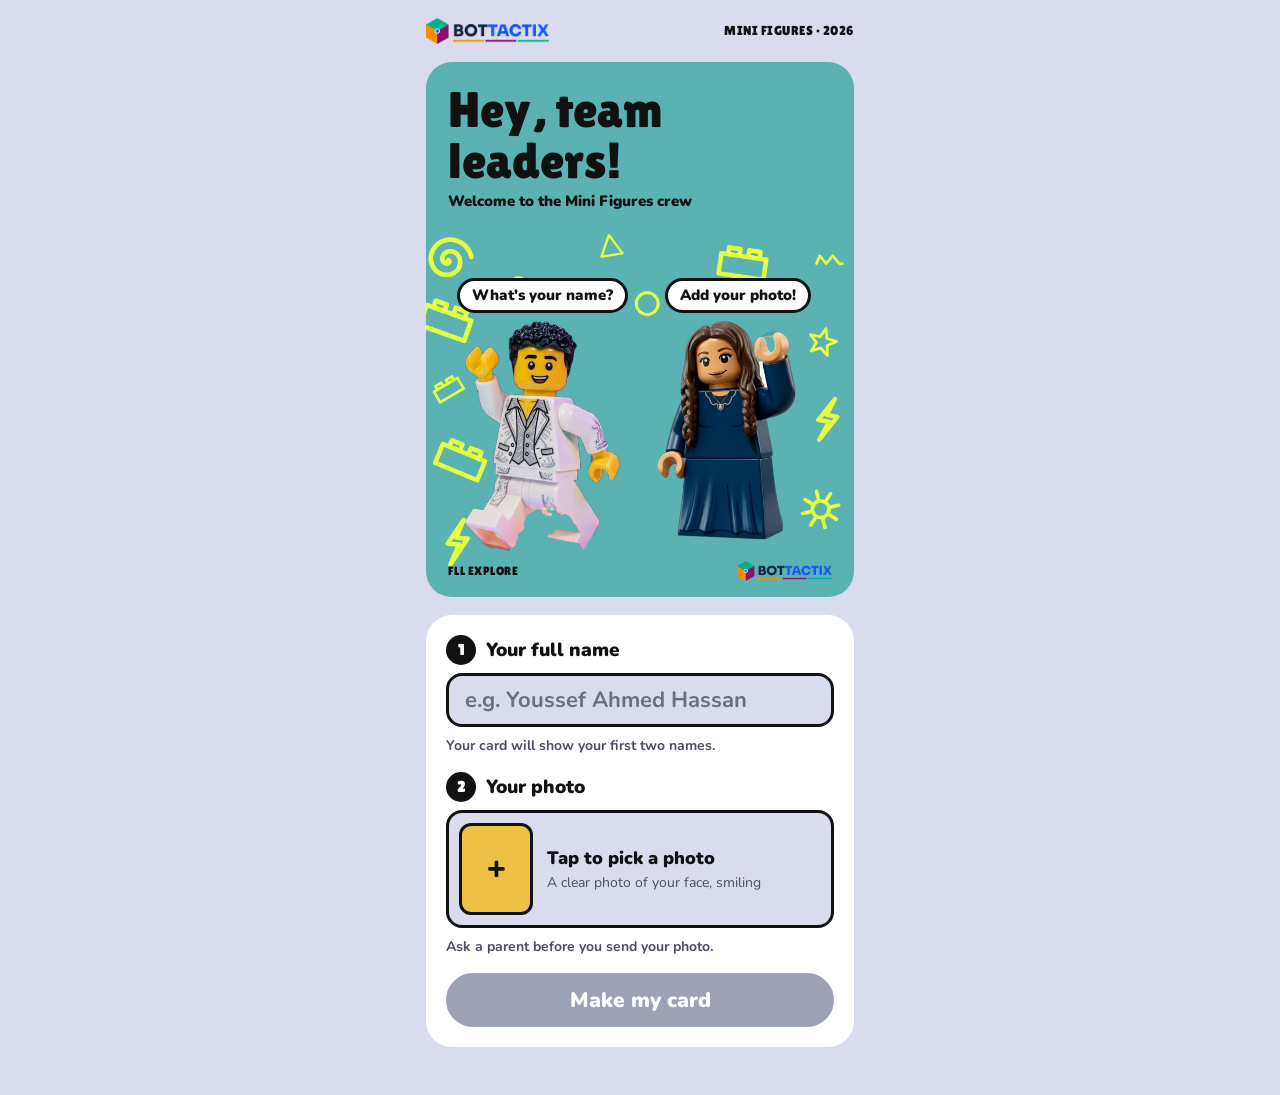
==== commit 8b1c6eb8: "Validate names: letters only, first+second required, title case; card shows first two names Co-Autho" ====
--- a/index.html
+++ b/index.html
@@ -126,7 +126,9 @@
   <form class="panel" id="form" novalidate>
     <div class="field">
       <label class="lab" id="labName" for="name"><span class="num">1</span>Your full name</label>
-      <input type="text" id="name" maxlength="32" autocomplete="off" placeholder="e.g. Youssef Ahmed">
+      <input type="text" id="name" maxlength="60" autocomplete="off" autocapitalize="words" placeholder="e.g. Youssef Ahmed Hassan" aria-describedby="nameHelp nameErr">
+      <span class="hint" id="nameHelp">Your card will show your first two names.</span>
+      <span class="err" id="nameErr" role="alert"></span>
     </div>
     <div class="field">
       <span class="lab" id="labPhoto"><span class="num">2</span>Your photo</span>
@@ -411,7 +413,7 @@
   const reduce = matchMedia("(prefers-reduced-motion: reduce)").matches;
   const API = "https://script.google.com/macros/s/AKfycbyreHC5FMbctcoXF3_nD2PUGEOq9U088-Q5asrcz-w8es3uQEAv2KcwyM6Meht9aTB6/exec";
   const hasServer = true;
-  const state = { name: "", photo: null, code: "", row: 0, seed: 0, theme: -1, busy: false, saving: false, pendingSave: false };
+  const state = { name: "", cardName: "", photo: null, code: "", row: 0, seed: 0, theme: -1, busy: false, saving: false, pendingSave: false };
   const imgs = {};
 
   const THEMES = MiniCard.themes;
@@ -466,20 +468,44 @@
   // ---- Live form
   let photoImg = null;
   function poke(fig, bub, text) { bub.textContent = text; bub.classList.remove("pop"); fig.classList.remove("jump"); void bub.offsetWidth; bub.classList.add("pop"); fig.classList.add("jump"); }
+  // ---- Name rules: letters only, at least first + second name, each word capitalised.
+  // Full name is saved; the card shows the first two names.
+  const titleWord = (w) => w.split("-").map(p => p ? p.charAt(0).toLocaleUpperCase() + p.slice(1).toLocaleLowerCase() : p).join("-");
+  function checkName(raw) {
+    const s = raw.trim().replace(/\s+/g, " ");
+    if (!s) return { err: "Type your first and second name." };
+    if (/[^\p{L}\p{M}\s'-]/u.test(s)) return { err: "Use letters only, no numbers or symbols." };
+    const words = s.split(" ").map(titleWord);
+    if (words.length < 2) return { err: "Add your second name too." };
+    if (words.some(w => w.replace(/['-]/g, "").length < 2)) return { err: "Each name needs at least 2 letters." };
+    const full = words.join(" ");
+    if (full.length > 60) return { err: "That name is too long." };
+    return { full, card: words.slice(0, 2).join(" ") };
+  }
+  function nameState() { const r = checkName($("name").value); state.name = r.full || ""; state.cardName = r.card || ""; return r; }
+  function showNameErr(r) { $("nameErr").textContent = r.err || ""; $("name").setAttribute("aria-invalid", r.err ? "true" : "false"); }
   function refresh() {
-    $("make").disabled = !(state.name.length >= 3 && state.photo) || state.busy;
-    $("labName").classList.toggle("done", state.name.length >= 3);
+    $("make").disabled = !(state.name && state.photo) || state.busy;
+    $("labName").classList.toggle("done", !!state.name);
     $("labPhoto").classList.toggle("done", !!state.photo);
   }
   let typingTimer = null, lastFirst = "";
   $("name").addEventListener("input", () => {
-    state.name = $("name").value.trim().replace(/\s+/g, " ");
+    const r = nameState();
+    // while typing: flag bad characters right away; otherwise only update an error that's already showing
+    if ($("nameErr").textContent || /[^\p{L}\p{M}\s'-]/u.test($("name").value)) showNameErr(r);
     refresh(); clearTimeout(typingTimer);
     typingTimer = setTimeout(() => {
-      const first = state.name.split(" ")[0] || "";
+      const first = titleWord($("name").value.trim().split(/\s+/)[0] || "");
       if (first === lastFirst) return; lastFirst = first;
       poke($("figA"), $("bubA"), first ? `Hi ${first}!` : "What's your name?");
     }, 350);
+  });
+  $("name").addEventListener("blur", () => {
+    const r = nameState();
+    if (r.full) $("name").value = r.full;
+    showNameErr($("name").value.trim() ? r : {});
+    refresh();
   });
   $("pick").addEventListener("click", () => $("file").click());
   $("file").addEventListener("change", (e) => { if (e.target.files[0]) takeFile(e.target.files[0]); });
@@ -545,7 +571,7 @@
     $("cardCanvas").style.display = "none"; $("cardImg").style.display = "block";
   }
   async function shuffleTo() {
-    const canvas = $("cardCanvas"), data = { name: state.name, code: state.code };
+    const canvas = $("cardCanvas"), data = { name: state.cardName, code: state.code };
     canvas.style.display = "block"; $("cardImg").style.display = "none";
     if (!reduce) {
       let t = state.theme;
@@ -582,7 +608,8 @@
   });
 
   $("again").addEventListener("click", () => {
-    Object.assign(state, { name: "", photo: null, code: "", row: 0, seed: 0 }); photoImg = null; lastFirst = "";
+    Object.assign(state, { name: "", cardName: "", photo: null, code: "", row: 0, seed: 0 }); photoImg = null; lastFirst = "";
+    showNameErr({});
     $("name").value = ""; $("file").value = ""; $("thumb").textContent = "+"; $("pickT1").textContent = "Tap to pick a photo";
     $("bubA").textContent = "What's your name?"; $("bubB").textContent = "Add your photo!";
     $("result").classList.remove("show"); refresh();
